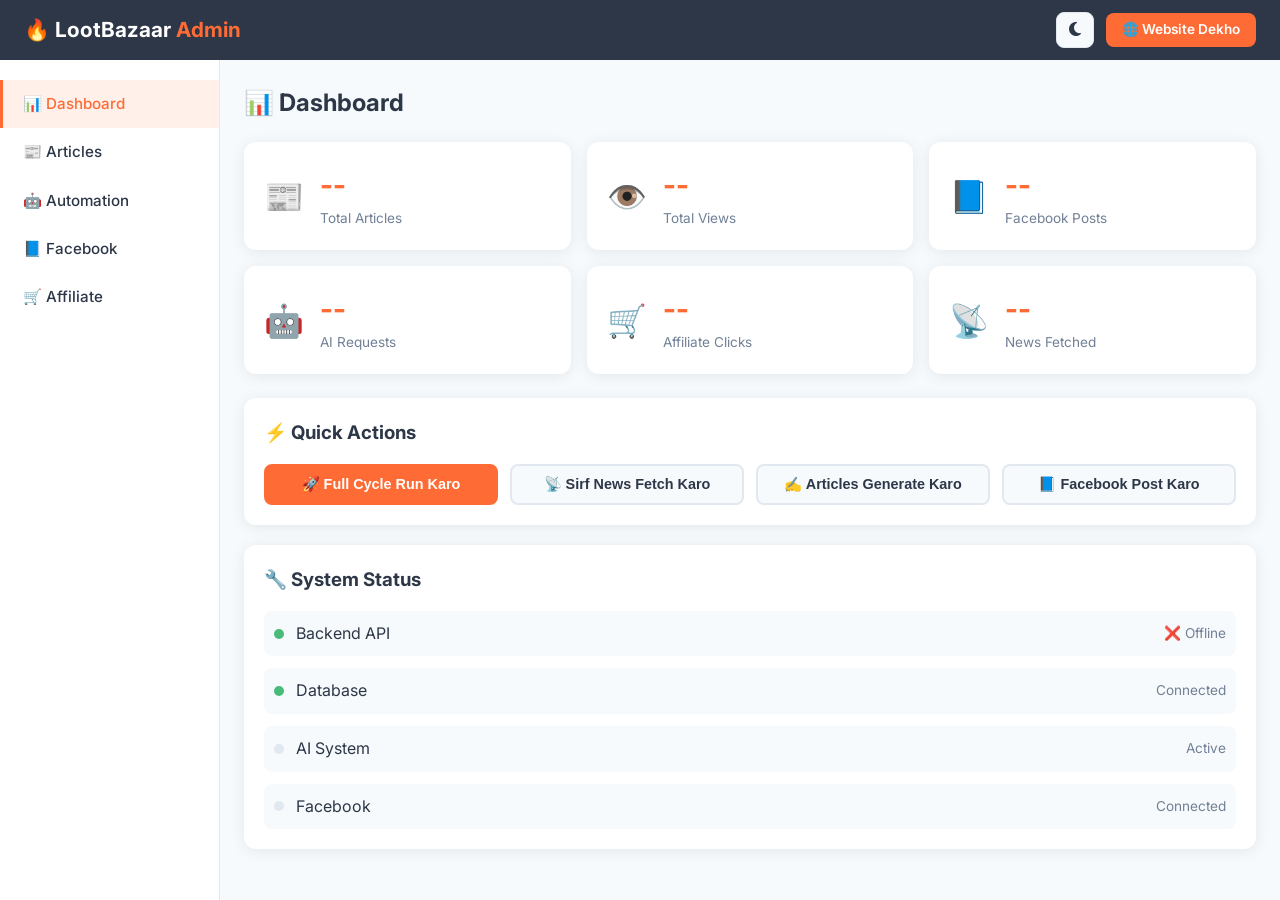
==== frontend/admin.html @ 24c1fbb3 "Create admin.html" ====
<!DOCTYPE html>
<html lang="hi">
<head>
    <meta charset="UTF-8">
    <meta name="viewport" content="width=device-width, initial-scale=1.0">
    <title>Admin Panel - LootBazaar News</title>
    <link rel="stylesheet" href="css/style.css">
    <link href="https://fonts.googleapis.com/css2?family=Inter:wght@400;500;600;700&display=swap" rel="stylesheet">
    <link rel="stylesheet" href="https://cdnjs.cloudflare.com/ajax/libs/font-awesome/6.5.0/css/all.min.css">
</head>
<body>

<!-- Admin Header -->
<header class="admin-header">
    <div class="admin-header-content">
        <div class="admin-logo">
            🔥 LootBazaar <span>Admin</span>
        </div>
        <div class="admin-actions">
            <button class="theme-toggle" id="themeToggle">
                <i class="fas fa-moon"></i>
            </button>
            <a href="index.html" class="back-btn">
                🌐 Website Dekho
            </a>
        </div>
    </div>
</header>

<div class="admin-layout">

    <!-- Sidebar -->
    <aside class="admin-sidebar">
        <nav class="admin-nav">
            <a href="#dashboard" 
               class="admin-nav-item active" 
               onclick="showSection('dashboard')">
                📊 Dashboard
            </a>
            <a href="#articles" 
               class="admin-nav-item" 
               onclick="showSection('articles')">
                📰 Articles
            </a>
            <a href="#automation" 
               class="admin-nav-item" 
               onclick="showSection('automation')">
                🤖 Automation
            </a>
            <a href="#facebook" 
               class="admin-nav-item" 
               onclick="showSection('facebook')">
                📘 Facebook
            </a>
            <a href="#affiliate" 
               class="admin-nav-item" 
               onclick="showSection('affiliate')">
                🛒 Affiliate
            </a>
        </nav>
    </aside>

    <!-- Main Content -->
    <main class="admin-main">

        <!-- Dashboard Section -->
        <section id="dashboard" class="admin-section active">
            <h2 class="section-title">📊 Dashboard</h2>

            <!-- Stats Grid -->
            <div class="stats-grid" id="statsGrid">
                <div class="stat-card loading">
                    <div class="stat-icon">📰</div>
                    <div class="stat-info">
                        <div class="stat-number" id="totalArticles">--</div>
                        <div class="stat-label">Total Articles</div>
                    </div>
                </div>
                <div class="stat-card loading">
                    <div class="stat-icon">👁️</div>
                    <div class="stat-info">
                        <div class="stat-number" id="totalViews">--</div>
                        <div class="stat-label">Total Views</div>
                    </div>
                </div>
                <div class="stat-card loading">
                    <div class="stat-icon">📘</div>
                    <div class="stat-info">
                        <div class="stat-number" id="fbPosts">--</div>
                        <div class="stat-label">Facebook Posts</div>
                    </div>
                </div>
                <div class="stat-card loading">
                    <div class="stat-icon">🤖</div>
                    <div class="stat-info">
                        <div class="stat-number" id="aiRequests">--</div>
                        <div class="stat-label">AI Requests</div>
                    </div>
                </div>
                <div class="stat-card loading">
                    <div class="stat-icon">🛒</div>
                    <div class="stat-info">
                        <div class="stat-number" id="affiliateClicks">--</div>
                        <div class="stat-label">Affiliate Clicks</div>
                    </div>
                </div>
                <div class="stat-card loading">
                    <div class="stat-icon">📡</div>
                    <div class="stat-info">
                        <div class="stat-number" id="rawNews">--</div>
                        <div class="stat-label">News Fetched</div>
                    </div>
                </div>
            </div>

            <!-- Quick Actions -->
            <div class="quick-actions">
                <h3>⚡ Quick Actions</h3>
                <div class="actions-grid">
                    <button class="action-btn primary" 
                            onclick="runFullAutomation()">
                        🚀 Full Cycle Run Karo
                    </button>
                    <button class="action-btn" 
                            onclick="fetchNewsOnly()">
                        📡 Sirf News Fetch Karo
                    </button>
                    <button class="action-btn" 
                            onclick="generateArticlesOnly()">
                        ✍️ Articles Generate Karo
                    </button>
                    <button class="action-btn" 
                            onclick="runFacebookOnly()">
                        📘 Facebook Post Karo
                    </button>
                </div>
            </div>

            <!-- System Status -->
            <div class="system-status">
                <h3>🔧 System Status</h3>
                <div class="status-grid">
                    <div class="status-item">
                        <span class="status-dot green"></span>
                        <span>Backend API</span>
                        <span class="status-value" id="apiStatus">
                            Checking...
                        </span>
                    </div>
                    <div class="status-item">
                        <span class="status-dot green"></span>
                        <span>Database</span>
                        <span class="status-value">Connected</span>
                    </div>
                    <div class="status-item">
                        <span class="status-dot" id="aiStatusDot"></span>
                        <span>AI System</span>
                        <span class="status-value">Active</span>
                    </div>
                    <div class="status-item">
                        <span class="status-dot" id="fbStatusDot"></span>
                        <span>Facebook</span>
                        <span class="status-value">Connected</span>
                    </div>
                </div>
            </div>
        </section>

        <!-- Articles Section -->
        <section id="articles" class="admin-section">
            <div class="section-header">
                <h2 class="section-title">📰 Articles</h2>
                <button class="action-btn primary" 
                        onclick="generateArticlesOnly()">
                    ✍️ Naya Article Generate Karo
                </button>
            </div>

            <div class="articles-table-wrap">
                <table class="articles-table">
                    <thead>
                        <tr>
                            <th>Title</th>
                            <th>Category</th>
                            <th>Words</th>
                            <th>Views</th>
                            <th>AI</th>
                            <th>Date</th>
                            <th>FB</th>
                        </tr>
                    </thead>
                    <tbody id="articlesTableBody">
                        <tr>
                            <td colspan="7" style="text-align:center;padding:40px">
                                Loading...
                            </td>
                        </tr>
                    </tbody>
                </table>
            </div>
            <div class="pagination" id="adminPagination"></div>
        </section>

        <!-- Automation Section -->
        <section id="automation" class="admin-section">
            <h2 class="section-title">🤖 Automation Control</h2>

            <div class="automation-grid">
                <div class="automation-card">
                    <h3>📡 News Fetcher</h3>
                    <p>RSS feeds se latest news fetch karo</p>
                    <div class="automation-stats">
                        <span id="newsFetchCount">0 news fetched today</span>
                    </div>
                    <button class="action-btn primary" 
                            onclick="fetchNewsOnly()">
                        ▶ Abhi Fetch Karo
                    </button>
                </div>

                <div class="automation-card">
                    <h3>✍️ Article Generator</h3>
                    <p>AI se articles generate karo</p>
                    <div class="automation-stats">
                        <label>Kitne articles?</label>
                        <select id="articleCount">
                            <option value="3">3 Articles</option>
                            <option value="5" selected>5 Articles</option>
                            <option value="10">10 Articles</option>
                        </select>
                    </div>
                    <button class="action-btn primary" 
                            onclick="generateArticlesOnly()">
                        ▶ Generate Karo
                    </button>
                </div>

                <div class="automation-card">
                    <h3>📘 Facebook Poster</h3>
                    <p>Articles aur news Facebook par post karo</p>
                    <div class="automation-stats">
                        <span id="fbPostCount">0 posts today</span>
                    </div>
                    <button class="action-btn primary" 
                            onclick="runFacebookOnly()">
                        ▶ Post Karo
                    </button>
                </div>

                <div class="automation-card full-width">
                    <h3>🚀 Full Automation Cycle</h3>
                    <p>
                        Ek click mein sab karo: 
                        News Fetch → Articles Generate → 
                        Images Attach → Affiliate Add → Facebook Post
                    </p>
                    <button class="action-btn primary large" 
                            onclick="runFullAutomation()">
                        🚀 Complete Cycle Run Karo
                    </button>
                </div>
            </div>

            <!-- Automation Log -->
            <div class="automation-log">
                <h3>📋 Latest Log</h3>
                <div class="log-container" id="automationLog">
                    <p class="log-empty">
                        Koi automation abhi nahi chali...
                    </p>
                </div>
            </div>
        </section>

        <!-- Facebook Section -->
        <section id="facebook" class="admin-section">
            <h2 class="section-title">📘 Facebook Posts</h2>

            <div class="fb-stats">
                <div class="fb-stat-card">
                    <div class="fb-stat-number" id="fbTotal">--</div>
                    <div>Total Posts</div>
                </div>
                <div class="fb-stat-card">
                    <div class="fb-stat-number" id="fbSuccess">--</div>
                    <div>Successful</div>
                </div>
                <div class="fb-stat-card">
                    <div class="fb-stat-number" id="fbFailed">--</div>
                    <div>Failed</div>
                </div>
            </div>

            <button class="action-btn primary" 
                    onclick="runFacebookOnly()"
                    style="margin-bottom:20px">
                📘 Abhi Post Karo
            </button>

            <div class="articles-table-wrap">
                <table class="articles-table">
                    <thead>
                        <tr>
                            <th>Content</th>
                            <th>Type</th>
                            <th>Status</th>
                            <th>Date</th>
                        </tr>
                    </thead>
                    <tbody id="fbTableBody">
                        <tr>
                            <td colspan="4" 
                                style="text-align:center;padding:40px">
                                Loading...
                            </td>
                        </tr>
                    </tbody>
                </table>
            </div>
        </section>

        <!-- Affiliate Section -->
        <section id="affiliate" class="admin-section">
            <h2 class="section-title">🛒 Affiliate Analytics</h2>

            <div class="affiliate-overview">
                <div class="affiliate-stat">
                    <div class="aff-number" id="totalClicks">--</div>
                    <div>Total Clicks</div>
                </div>
                <div class="affiliate-stat">
                    <div class="aff-number">sk200709-21</div>
                    <div>Associate Tag</div>
                </div>
                <div class="affiliate-stat">
                    <div class="aff-number" id="totalProducts">--</div>
                    <div>Products</div>
                </div>
            </div>

            <div class="affiliate-tip">
                <h3>💡 Tips for More Earnings</h3>
                <ul>
                    <li>Technology articles mein mobile/laptop links dalo</li>
                    <li>Sports articles mein cricket equipment dalo</li>
                    <li>Education articles mein books/kindle dalo</li>
                    <li>Traffic badhao = zyada clicks = zyada commission</li>
                </ul>
            </div>
        </section>

    </main>
</div>

<style>
/* Admin Layout */
.admin-header {
    background: var(--secondary);
    color: white;
    padding: 0 24px;
    height: 60px;
    display: flex;
    align-items: center;
    position: sticky;
    top: 0;
    z-index: 100;
}

.admin-header-content {
    display: flex;
    justify-content: space-between;
    align-items: center;
    width: 100%;
}

.admin-logo {
    font-size: 1.3rem;
    font-weight: 700;
    color: white;
}

.admin-logo span { color: var(--primary); }

.admin-actions {
    display: flex;
    gap: 12px;
    align-items: center;
}

.back-btn {
    background: var(--primary);
    color: white;
    padding: 6px 16px;
    border-radius: 8px;
    font-size: 0.85rem;
    font-weight: 600;
    transition: all 0.3s;
}

.back-btn:hover { background: var(--primary-dark); }

.admin-layout {
    display: grid;
    grid-template-columns: 220px 1fr;
    min-height: calc(100vh - 60px);
}

/* Admin Sidebar */
.admin-sidebar {
    background: var(--bg-card);
    border-right: 1px solid var(--border);
    padding: 20px 0;
}

.admin-nav {
    display: flex;
    flex-direction: column;
}

.admin-nav-item {
    padding: 12px 20px;
    font-size: 0.95rem;
    font-weight: 500;
    color: var(--text);
    transition: all 0.3s;
    border-left: 3px solid transparent;
}

.admin-nav-item:hover,
.admin-nav-item.active {
    background: rgba(255,107,53,0.1);
    color: var(--primary);
    border-left-color: var(--primary);
}

/* Admin Main */
.admin-main { padding: 24px; background: var(--bg); }

.admin-section { display: none; }
.admin-section.active { display: block; }

.section-title {
    font-size: 1.5rem;
    font-weight: 700;
    margin-bottom: 20px;
    color: var(--text);
}

.section-header {
    display: flex;
    justify-content: space-between;
    align-items: center;
    margin-bottom: 20px;
}

/* Stats Grid */
.stats-grid {
    display: grid;
    grid-template-columns: repeat(3, 1fr);
    gap: 16px;
    margin-bottom: 24px;
}

.stat-card {
    background: var(--bg-card);
    border-radius: 12px;
    padding: 20px;
    display: flex;
    gap: 16px;
    align-items: center;
    box-shadow: var(--shadow);
    transition: all 0.3s;
}

.stat-card:hover { transform: translateY(-2px); }

.stat-icon { font-size: 2rem; }

.stat-number {
    font-size: 1.8rem;
    font-weight: 700;
    color: var(--primary);
}

.stat-label {
    font-size: 0.85rem;
    color: var(--text-light);
}

/* Quick Actions */
.quick-actions {
    background: var(--bg-card);
    border-radius: 12px;
    padding: 20px;
    margin-bottom: 20px;
    box-shadow: var(--shadow);
}

.quick-actions h3 { margin-bottom: 16px; }

.actions-grid {
    display: grid;
    grid-template-columns: repeat(4, 1fr);
    gap: 12px;
}

.action-btn {
    background: var(--bg);
    border: 2px solid var(--border);
    border-radius: 8px;
    padding: 10px 16px;
    cursor: pointer;
    font-size: 0.9rem;
    font-weight: 600;
    color: var(--text);
    transition: all 0.3s;
}

.action-btn:hover { border-color: var(--primary); color: var(--primary); }
.action-btn.primary { background: var(--primary); color: white; border-color: var(--primary); }
.action-btn.primary:hover { background: var(--primary-dark); }
.action-btn.large { padding: 14px 24px; font-size: 1rem; width: 100%; }

/* System Status */
.system-status {
    background: var(--bg-card);
    border-radius: 12px;
    padding: 20px;
    box-shadow: var(--shadow);
}

.system-status h3 { margin-bottom: 16px; }

.status-grid { display: flex; flex-direction: column; gap: 12px; }

.status-item {
    display: flex;
    align-items: center;
    gap: 12px;
    padding: 10px;
    background: var(--bg);
    border-radius: 8px;
}

.status-dot {
    width: 10px;
    height: 10px;
    border-radius: 50%;
    background: var(--border);
}

.status-dot.green { background: #48bb78; }
.status-dot.red { background: #e53e3e; }
.status-value { margin-left: auto; color: var(--text-light); font-size: 0.85rem; }

/* Articles Table */
.articles-table-wrap { overflow-x: auto; }

.articles-table {
    width: 100%;
    border-collapse: collapse;
    background: var(--bg-card);
    border-radius: 12px;
    overflow: hidden;
    box-shadow: var(--shadow);
}

.articles-table th {
    background: var(--secondary);
    color: white;
    padding: 12px 16px;
    text-align: left;
    font-size: 0.85rem;
}

.articles-table td {
    padding: 12px 16px;
    border-bottom: 1px solid var(--border);
    font-size: 0.85rem;
}

.articles-table tr:hover td { background: var(--bg); }

.badge {
    padding: 3px 8px;
    border-radius: 10px;
    font-size: 0.75rem;
    font-weight: 600;
}

.badge-success { background: #c6f6d5; color: #276749; }
.badge-error { background: #fed7d7; color: #9b2c2c; }
.badge-pending { background: #fefcbf; color: #744210; }

/* Automation */
.automation-grid {
    display: grid;
    grid-template-columns: repeat(3, 1fr);
    gap: 16px;
    margin-bottom: 20px;
}

.automation-card {
    background: var(--bg-card);
    border-radius: 12px;
    padding: 20px;
    box-shadow: var(--shadow);
}

.automation-card.full-width { grid-column: 1 / -1; }

.automation-card h3 { margin-bottom: 8px; }
.automation-card p { color: var(--text-light); font-size: 0.9rem; margin-bottom: 16px; }

.automation-stats {
    margin-bottom: 16px;
    font-size: 0.85rem;
    color: var(--text-light);
    display: flex;
    align-items: center;
    gap: 8px;
}

.automation-stats select {
    padding: 4px 8px;
    border: 1px solid var(--border);
    border-radius: 6px;
    background: var(--bg);
    color: var(--text);
}

/* Automation Log */
.automation-log {
    background: var(--bg-card);
    border-radius: 12px;
    padding: 20px;
    box-shadow: var(--shadow);
}

.log-container {
    background: #1a202c;
    border-radius: 8px;
    padding: 16px;
    min-height: 150px;
    max-height: 300px;
    overflow-y: auto;
    font-family: monospace;
    font-size: 0.85rem;
    color: #68d391;
}

.log-empty { color: #718096; }
.log-info { color: #68d391; }
.log-error { color: #fc8181; }
.log-warn { color: #f6e05e; }

/* Facebook Stats */
.fb-stats {
    display: grid;
    grid-template-columns: repeat(3, 1fr);
    gap: 16px;
    margin-bottom: 20px;
}

.fb-stat-card {
    background: #1877f2;
    color: white;
    border-radius: 12px;
    padding: 20px;
    text-align: center;
}

.fb-stat-number {
    font-size: 2rem;
    font-weight: 700;
    margin-bottom: 4px;
}

/* Affiliate */
.affiliate-overview {
    display: grid;
    grid-template-columns: repeat(3, 1fr);
    gap: 16px;
    margin-bottom: 20px;
}

.affiliate-stat {
    background: var(--bg-card);
    border-radius: 12px;
    padding: 20px;
    text-align: center;
    box-shadow: var(--shadow);
}

.aff-number {
    font-size: 1.5rem;
    font-weight: 700;
    color: var(--primary);
    margin-bottom: 4px;
}

.affiliate-tip {
    background: var(--bg-card);
    border-radius: 12px;
    padding: 20px;
    box-shadow: var(--shadow);
}

.affiliate-tip h3 { margin-bottom: 12px; }
.affiliate-tip ul { padding-left: 20px; }
.affiliate-tip li { margin-bottom: 8px; color: var(--text-light); }

@media(max-width: 768px) {
    .admin-layout { grid-template-columns: 1fr; }
    .admin-sidebar { display: none; }
    .stats-grid { grid-template-columns: repeat(2, 1fr); }
    .actions-grid { grid-template-columns: repeat(2, 1fr); }
    .automation-grid { grid-template-columns: 1fr; }
}
</style>

<script src="js/config.js"></script>
<script>
// ========================================
// ADMIN PANEL JS
// ========================================

function showSection(name) {
    document.querySelectorAll('.admin-section')
        .forEach(s => s.classList.remove('active'));
    document.querySelectorAll('.admin-nav-item')
        .forEach(n => n.classList.remove('active'));

    document.getElementById(name)?.classList.add('active');
    event.target.classList.add('active');
}

// Load Stats
async function loadStats() {
    try {
        const response = await fetch(
            `${CONFIG.API_URL}/api/admin/stats`
        );
        const data = await response.json();

        if (data.success) {
            const s = data.stats;
            document.getElementById('totalArticles').textContent =
                formatNumber(s.total_articles);
            document.getElementById('totalViews').textContent =
                formatNumber(s.total_views || 0);
            document.getElementById('fbPosts').textContent =
                formatNumber(s.facebook_posts);
            document.getElementById('aiRequests').textContent =
                formatNumber(s.ai_requests);
            document.getElementById('affiliateClicks').textContent =
                formatNumber(s.affiliate_clicks || 0);
            document.getElementById('rawNews').textContent =
                formatNumber(s.raw_news_fetched);

            document.getElementById('fbTotal').textContent =
                s.facebook_posts;
            document.getElementById('fbSuccess').textContent =
                s.facebook_posts;
            document.getElementById('fbFailed').textContent = 0;
            document.getElementById('totalClicks').textContent =
                s.affiliate_clicks || 0;

            // Remove loading class
            document.querySelectorAll('.stat-card')
                .forEach(c => c.classList.remove('loading'));

            // Update API status
            document.getElementById('apiStatus').textContent = '✅ Online';
            document.getElementById('aiStatusDot').classList.add('green');
            document.getElementById('fbStatusDot').classList.add('green');
        }
    } catch (error) {
        addLog('❌ Stats load nahi ho sake: ' + error.message, 'error');
        document.getElementById('apiStatus').textContent = '❌ Offline';
    }
}

// Load Articles
async function loadArticles(page = 1) {
    try {
        const response = await fetch(
            `${CONFIG.API_URL}/api/articles?page=${page}&limit=15`
        );
        const data = await response.json();

        if (data.success) {
            const tbody = document.getElementById('articlesTableBody');
            tbody.innerHTML = data.articles.map(a => `
                <tr>
                    <td>
                        <a href="article.html?slug=${a.slug}"
                           target="_blank"
                           style="color:var(--primary)">
                            ${truncateText(a.title, 60)}
                        </a>
                    </td>
                    <td>${a.category_id || 'General'}</td>
                    <td>${a.word_count}</td>
                    <td>${formatNumber(a.views)}</td>
                    <td>
                        <span class="badge badge-success">AI</span>
                    </td>
                    <td>${formatDate(a.published_at)}</td>
                    <td>
                        <span class="badge badge-success">✅</span>
                    </td>
                </tr>
            `).join('');
        }
    } catch (error) {
        addLog('❌ Articles load error: ' + error.message, 'error');
    }
}

// Run Full Automation
async function runFullAutomation() {
    addLog('🚀 Full automation cycle shuru ho rahi hai...', 'info');

    try {
        const response = await fetch(
            `${CONFIG.API_URL}/api/automation/run`,
            { method: 'POST' }
        );
        const data = await response.json();

        if (data.success) {
            addLog('✅ Automation complete!', 'info');
            addLog(
                `📰 News: ${data.results.news_fetched}`, 
                'info'
            );
            addLog(
                `✍️ Articles: ${data.results.articles_generated}`, 
                'info'
            );
            showToast('Automation complete!', 'success');
            loadStats();
            loadArticles();
        }
    } catch (error) {
        addLog('❌ Automation error: ' + error.message, 'error');
        showToast('Error aaya!', 'error');
    }
}

// Fetch News Only
async function fetchNewsOnly() {
    addLog('📡 News fetch ho rahi hai...', 'info');
    try {
        const response = await fetch(
            `${CONFIG.API_URL}/api/automation/fetch-news`,
            { method: 'POST' }
        );
        const data = await response.json();
        if (data.success) {
            addLog(`✅ ${data.news_fetched} news fetch ho gayi!`, 'info');
            showToast(`${data.news_fetched} news fetch ho gayi!`, 'success');
        }
    } catch (error) {
        addLog('❌ News fetch error: ' + error.message, 'error');
    }
}

// Generate Articles Only
async function generateArticlesOnly() {
    const count = document.getElementById('articleCount')?.value || 5;
    addLog(`✍️ ${count} articles generate ho rahe hain...`, 'info');
    try {
        const response = await fetch(
            `${CONFIG.API_URL}/api/automation/generate-articles?count=${count}`,
            { method: 'POST' }
        );
        const data = await response.json();
        if (data.success) {
            addLog(
                `✅ ${data.articles_generated} articles generate ho gaye!`, 
                'info'
            );
            showToast(
                `${data.articles_generated} articles ready!`, 
                'success'
            );
            loadArticles();
        }
    } catch (error) {
        addLog('❌ Article generation error: ' + error.message, 'error');
    }
}

// Run Facebook Only
async function runFacebookOnly() {
    addLog('📘 Facebook posts ho rahi hain...', 'info');
    try {
        const response = await fetch(
            `${CONFIG.API_URL}/api/automation/facebook`,
            { method: 'POST' }
        );
        const data = await response.json();
        if (data.success) {
            addLog('✅ Facebook automation complete!', 'info');
            showToast('Facebook posts done!', 'success');
        }
    } catch (error) {
        addLog('❌ Facebook error: ' + error.message, 'error');
    }
}

// Add Log Entry
function addLog(message, type = 'info') {
    const container = document.getElementById('automationLog');
    if (!container) return;

    const empty = container.querySelector('.log-empty');
    if (empty) empty.remove();

    const time = new Date().toLocaleTimeString('hi-IN');
    const entry = document.createElement('div');
    entry.className = `log-${type}`;
    entry.textContent = `[${time}] ${message}`;
    container.appendChild(entry);
    container.scrollTop = container.scrollHeight;
}

// Init
document.addEventListener('DOMContentLoaded', () => {
    initTheme();
    loadStats();
    loadArticles();
});
</script>
</body>
</html>
---- frontend/css/style.css ----
/* ========================================
   ROOT VARIABLES
======================================== */
:root {
    --primary: #ff6b35;
    --primary-dark: #e55a2b;
    --secondary: #2d3748;
    --accent: #48bb78;
    --bg: #f7fafc;
    --bg-card: #ffffff;
    --text: #2d3748;
    --text-light: #718096;
    --border: #e2e8f0;
    --shadow: 0 2px 15px rgba(0,0,0,0.08);
    --shadow-hover: 0 8px 30px rgba(0,0,0,0.15);
    --radius: 12px;
    --transition: all 0.3s ease;
}

/* Dark Mode */
[data-theme="dark"] {
    --bg: #1a202c;
    --bg-card: #2d3748;
    --text: #f7fafc;
    --text-light: #a0aec0;
    --border: #4a5568;
    --shadow: 0 2px 15px rgba(0,0,0,0.3);
}

/* ========================================
   RESET & BASE
======================================== */
* {
    margin: 0;
    padding: 0;
    box-sizing: border-box;
}

body {
    font-family: 'Inter', 'Noto Sans Devanagari', sans-serif;
    background: var(--bg);
    color: var(--text);
    line-height: 1.6;
    transition: var(--transition);
}

a {
    text-decoration: none;
    color: inherit;
}

img {
    max-width: 100%;
    height: auto;
}

.container {
    max-width: 1200px;
    margin: 0 auto;
    padding: 0 16px;
}

/* ========================================
   HEADER
======================================== */
.header {
    background: var(--bg-card);
    box-shadow: var(--shadow);
    position: sticky;
    top: 0;
    z-index: 1000;
    border-bottom: 3px solid var(--primary);
}

.header-top {
    display: flex;
    justify-content: space-between;
    align-items: center;
    padding: 12px 0;
}

.logo a {
    display: flex;
    align-items: center;
    gap: 8px;
    font-size: 1.5rem;
    font-weight: 700;
}

.logo-icon {
    font-size: 1.8rem;
}

.logo-text span {
    color: var(--primary);
}

.header-actions {
    display: flex;
    gap: 12px;
    align-items: center;
}

.theme-toggle,
.menu-toggle {
    background: var(--bg);
    border: 1px solid var(--border);
    border-radius: 8px;
    padding: 8px 12px;
    cursor: pointer;
    color: var(--text);
    font-size: 1rem;
    transition: var(--transition);
}

.theme-toggle:hover,
.menu-toggle:hover {
    background: var(--primary);
    color: white;
    border-color: var(--primary);
}

/* Search Bar */
.search-bar {
    display: flex;
    gap: 8px;
    padding: 10px 0;
}

.search-bar input {
    flex: 1;
    padding: 10px 16px;
    border: 2px solid var(--border);
    border-radius: 25px;
    background: var(--bg);
    color: var(--text);
    font-size: 0.95rem;
    outline: none;
    transition: var(--transition);
}

.search-bar input:focus {
    border-color: var(--primary);
}

.search-bar button {
    background: var(--primary);
    color: white;
    border: none;
    border-radius: 25px;
    padding: 10px 20px;
    cursor: pointer;
    transition: var(--transition);
}

.search-bar button:hover {
    background: var(--primary-dark);
}

/* Navbar */
.navbar ul {
    display: flex;
    list-style: none;
    gap: 4px;
    padding: 8px 0;
    overflow-x: auto;
    scrollbar-width: none;
}

.navbar ul::-webkit-scrollbar {
    display: none;
}

.navbar a {
    display: block;
    padding: 8px 14px;
    border-radius: 20px;
    font-size: 0.9rem;
    font-weight: 500;
    white-space: nowrap;
    transition: var(--transition);
    color: var(--text);
}

.navbar a:hover,
.navbar a.active {
    background: var(--primary);
    color: white;
}

/* ========================================
   BREAKING NEWS TICKER
======================================== */
.breaking-news {
    background: var(--primary);
    color: white;
    padding: 8px 0;
    overflow: hidden;
}

.breaking-news .container {
    display: flex;
    align-items: center;
    gap: 16px;
}

.breaking-label {
    font-weight: 700;
    font-size: 0.85rem;
    white-space: nowrap;
    background: white;
    color: var(--primary);
    padding: 3px 10px;
    border-radius: 12px;
}

.ticker-wrap {
    flex: 1;
    overflow: hidden;
}

.ticker {
    white-space: nowrap;
    animation: ticker 30s linear infinite;
    font-size: 0.9rem;
}

@keyframes ticker {
    0% { transform: translateX(100%); }
    100% { transform: translateX(-100%); }
}

/* ========================================
   MAIN CONTENT
======================================== */
.main-content {
    padding: 24px 0;
}

.content-grid {
    display: grid;
    grid-template-columns: 1fr 320px;
    gap: 24px;
}

/* ========================================
   FEATURED ARTICLE
======================================== */
.featured-article {
    margin-bottom: 24px;
    border-radius: var(--radius);
    overflow: hidden;
    box-shadow: var(--shadow);
}

.featured-card {
    position: relative;
    height: 400px;
    background: var(--secondary);
}

.featured-card img {
    width: 100%;
    height: 100%;
    object-fit: cover;
}

.featured-overlay {
    position: absolute;
    bottom: 0;
    left: 0;
    right: 0;
    background: linear-gradient(transparent, rgba(0,0,0,0.9));
    padding: 32px 24px 24px;
    color: white;
}

.featured-category {
    background: var(--primary);
    color: white;
    padding: 4px 12px;
    border-radius: 12px;
    font-size: 0.8rem;
    font-weight: 600;
    display: inline-block;
    margin-bottom: 8px;
}

.featured-title {
    font-size: 1.5rem;
    font-weight: 700;
    margin-bottom: 8px;
    line-height: 1.3;
}

.featured-meta {
    font-size: 0.85rem;
    opacity: 0.8;
}

/* ========================================
   CATEGORY FILTER
======================================== */
.category-filter {
    display: flex;
    gap: 8px;
    margin-bottom: 20px;
    overflow-x: auto;
    scrollbar-width: none;
    padding-bottom: 4px;
}

.filter-btn {
    background: var(--bg-card);
    border: 2px solid var(--border);
    border-radius: 20px;
    padding: 8px 16px;
    cursor: pointer;
    font-size: 0.85rem;
    font-weight: 500;
    white-space: nowrap;
    color: var(--text);
    transition: var(--transition);
}

.filter-btn:hover,
.filter-btn.active {
    background: var(--primary);
    color: white;
    border-color: var(--primary);
}

/* ========================================
   ARTICLES GRID
======================================== */
.articles-grid {
    display: grid;
    grid-template-columns: repeat(2, 1fr);
    gap: 20px;
}

.article-card {
    background: var(--bg-card);
    border-radius: var(--radius);
    overflow: hidden;
    box-shadow: var(--shadow);
    transition: var(--transition);
    cursor: pointer;
}

.article-card:hover {
    transform: translateY(-4px);
    box-shadow: var(--shadow-hover);
}

.article-card-image {
    width: 100%;
    height: 180px;
    object-fit: cover;
    background: var(--border);
}

.article-card-content {
    padding: 16px;
}

.article-category-tag {
    background: var(--primary);
    color: white;
    padding: 3px 10px;
    border-radius: 10px;
    font-size: 0.75rem;
    font-weight: 600;
    display: inline-block;
    margin-bottom: 8px;
}

.article-card-title {
    font-size: 1rem;
    font-weight: 600;
    line-height: 1.4;
    margin-bottom: 8px;
    color: var(--text);
    display: -webkit-box;
    -webkit-line-clamp: 2;
    -webkit-box-orient: vertical;
    overflow: hidden;
}

.article-card-summary {
    font-size: 0.85rem;
    color: var(--text-light);
    display: -webkit-box;
    -webkit-line-clamp: 2;
    -webkit-box-orient: vertical;
    overflow: hidden;
    margin-bottom: 12px;
}

.article-card-meta {
    display: flex;
    justify-content: space-between;
    align-items: center;
    font-size: 0.8rem;
    color: var(--text-light);
}

.article-views {
    display: flex;
    align-items: center;
    gap: 4px;
}

/* ========================================
   PAGINATION
======================================== */
.pagination {
    display: flex;
    justify-content: center;
    gap: 8px;
    margin-top: 32px;
    flex-wrap: wrap;
}

.page-btn {
    background: var(--bg-card);
    border: 2px solid var(--border);
    border-radius: 8px;
    padding: 8px 14px;
    cursor: pointer;
    font-size: 0.9rem;
    color: var(--text);
    transition: var(--transition);
}

.page-btn:hover,
.page-btn.active {
    background: var(--primary);
    color: white;
    border-color: var(--primary);
}

/* ========================================
   SIDEBAR
======================================== */
.sidebar-widget {
    background: var(--bg-card);
    border-radius: var(--radius);
    padding: 20px;
    margin-bottom: 20px;
    box-shadow: var(--shadow);
}

.widget-title {
    font-size: 1.1rem;
    font-weight: 700;
    margin-bottom: 16px;
    padding-bottom: 10px;
    border-bottom: 2px solid var(--primary);
    color: var(--text);
}

/* Trending Posts */
.trending-item {
    display: flex;
    gap: 12px;
    padding: 12px 0;
    border-bottom: 1px solid var(--border);
    cursor: pointer;
    transition: var(--transition);
}

.trending-item:last-child {
    border-bottom: none;
}

.trending-item:hover {
    opacity: 0.8;
}

.trending-number {
    font-size: 1.5rem;
    font-weight: 700;
    color: var(--primary);
    min-width: 32px;
}

.trending-title {
    font-size: 0.9rem;
    font-weight: 500;
    line-height: 1.4;
    display: -webkit-box;
    -webkit-line-clamp: 2;
    -webkit-box-orient: vertical;
    overflow: hidden;
}

/* Categories Widget */
.category-item {
    display: flex;
    justify-content: space-between;
    align-items: center;
    padding: 10px 0;
    border-bottom: 1px solid var(--border);
    cursor: pointer;
    transition: var(--transition);
}

.category-item:last-child {
    border-bottom: none;
}

.category-item:hover {
    color: var(--primary);
}

.category-count {
    background: var(--bg);
    padding: 2px 8px;
    border-radius: 10px;
    font-size: 0.8rem;
    color: var(--text-light);
}

/* Affiliate Widget */
.deal-item {
    padding: 12px 0;
    border-bottom: 1px solid var(--border);
}

.deal-item:last-child {
    border-bottom: none;
}

.deal-image {
    width: 100%;
    height: 120px;
    object-fit: cover;
    border-radius: 8px;
    margin-bottom: 8px;
}

.deal-name {
    font-size: 0.9rem;
    font-weight: 600;
    margin-bottom: 6px;
    display: -webkit-box;
    -webkit-line-clamp: 2;
    -webkit-box-orient: vertical;
    overflow: hidden;
}

.deal-price {
    color: var(--primary);
    font-weight: 700;
    font-size: 1rem;
    margin-bottom: 8px;
}

.deal-btn {
    display: block;
    background: var(--primary);
    color: white;
    text-align: center;
    padding: 8px;
    border-radius: 8px;
    font-size: 0.85rem;
    font-weight: 600;
    transition: var(--transition);
}

.deal-btn:hover {
    background: var(--primary-dark);
}

/* ========================================
   SKELETON LOADER
======================================== */
.skeleton-loader {
    background: linear-gradient(
        90deg,
        var(--border) 25%,
        var(--bg) 50%,
        var(--border) 75%
    );
    background-size: 200% 100%;
    animation: skeleton 1.5s infinite;
    border-radius: var(--radius);
    height: 400px;
}

@keyframes skeleton {
    0% { background-position: 200% 0; }
    100% { background-position: -200% 0; }
}

/* ========================================
   FOOTER
======================================== */
.footer {
    background: var(--secondary);
    color: #e2e8f0;
    padding: 40px 0 20px;
    margin-top: 48px;
}

.footer-grid {
    display: grid;
    grid-template-columns: 2fr 1fr 1fr;
    gap: 32px;
    margin-bottom: 32px;
}

.footer h3 {
    font-size: 1.2rem;
    margin-bottom: 12px;
    color: white;
}

.footer h4 {
    font-size: 1rem;
    margin-bottom: 12px;
    color: white;
}

.footer p {
    font-size: 0.9rem;
    color: #a0aec0;
    line-height: 1.6;
}

.footer ul {
    list-style: none;
}

.footer ul li {
    margin-bottom: 8px;
}

.footer ul a {
    color: #a0aec0;
    font-size: 0.9rem;
    transition: var(--transition);
}

.footer ul a:hover {
    color: var(--primary);
}

.footer-bottom {
    border-top: 1px solid #4a5568;
    padding-top: 20px;
    text-align: center;
}

.affiliate-disclaimer {
    font-size: 0.8rem;
    color: #718096;
    margin-top: 8px;
}

/* ========================================
   RESPONSIVE
======================================== */
@media (max-width: 768px) {
    .content-grid {
        grid-template-columns: 1fr;
    }

    .articles-grid {
        grid-template-columns: 1fr;
    }

    .footer-grid {
        grid-template-columns: 1fr;
        gap: 24px;
    }

    .featured-card {
        height: 280px;
    }

    .featured-title {
        font-size: 1.2rem;
    }

    .menu-toggle {
        display: block;
    }

    .navbar {
        display: none;
    }

    .navbar.open {
        display: block;
    }
}

@media (max-width: 480px) {
    .logo-text {
        font-size: 1.2rem;
    }

    .articles-grid {
        grid-template-columns: 1fr;
    }
}
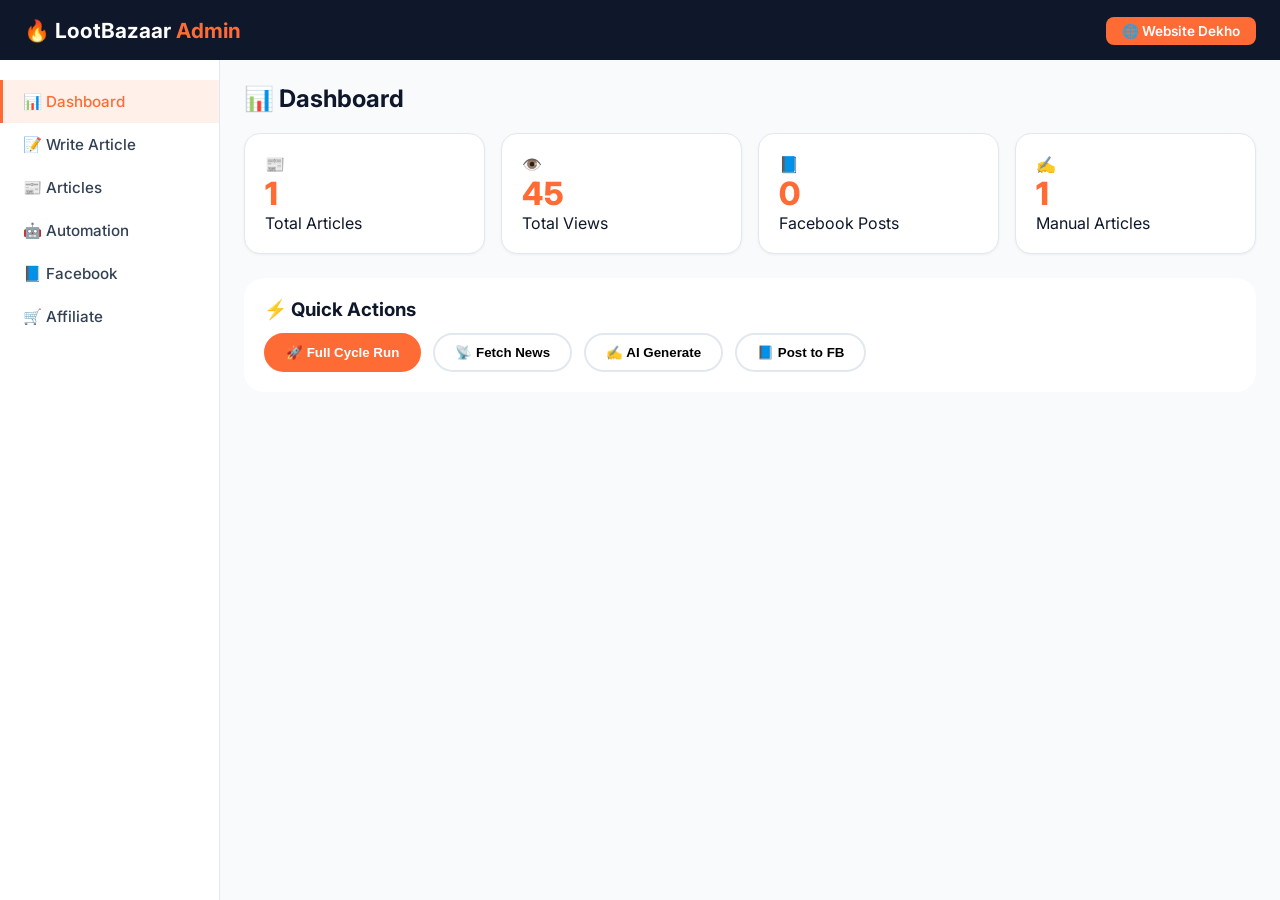
==== commit def633aa: "Update admin.html" ====
--- a/frontend/admin.html
+++ b/frontend/admin.html
@@ -3,936 +3,536 @@
 <head>
     <meta charset="UTF-8">
     <meta name="viewport" content="width=device-width, initial-scale=1.0">
-    <title>Admin Panel - LootBazaar News</title>
-    <link rel="stylesheet" href="css/style.css">
+    <title>LootBazaar Admin - Manual Article + Photos</title>
     <link href="https://fonts.googleapis.com/css2?family=Inter:wght@400;500;600;700&display=swap" rel="stylesheet">
     <link rel="stylesheet" href="https://cdnjs.cloudflare.com/ajax/libs/font-awesome/6.5.0/css/all.min.css">
+    <style>
+        * {
+            margin: 0;
+            padding: 0;
+            box-sizing: border-box;
+        }
+        body {
+            font-family: 'Inter', sans-serif;
+            background: #f1f5f9;
+            color: #0f172a;
+        }
+        /* Admin Header */
+        .admin-header {
+            background: #0f172a;
+            color: white;
+            padding: 0 24px;
+            height: 60px;
+            display: flex;
+            align-items: center;
+            position: sticky;
+            top: 0;
+            z-index: 100;
+        }
+        .admin-header-content {
+            display: flex;
+            justify-content: space-between;
+            align-items: center;
+            width: 100%;
+        }
+        .admin-logo {
+            font-size: 1.3rem;
+            font-weight: 700;
+        }
+        .admin-logo span { color: #ff6b35; }
+        .back-btn {
+            background: #ff6b35;
+            color: white;
+            padding: 6px 16px;
+            border-radius: 8px;
+            font-size: 0.85rem;
+            font-weight: 600;
+            text-decoration: none;
+        }
+        .admin-layout {
+            display: grid;
+            grid-template-columns: 220px 1fr;
+            min-height: calc(100vh - 60px);
+        }
+        /* Sidebar */
+        .admin-sidebar {
+            background: white;
+            border-right: 1px solid #e2e8f0;
+            padding: 20px 0;
+        }
+        .admin-nav {
+            display: flex;
+            flex-direction: column;
+        }
+        .admin-nav-item {
+            padding: 12px 20px;
+            font-size: 0.95rem;
+            font-weight: 500;
+            color: #334155;
+            cursor: pointer;
+            transition: all 0.3s;
+            border-left: 3px solid transparent;
+        }
+        .admin-nav-item:hover, .admin-nav-item.active {
+            background: rgba(255,107,53,0.1);
+            color: #ff6b35;
+            border-left-color: #ff6b35;
+        }
+        /* Main */
+        .admin-main {
+            padding: 24px;
+            background: #f8fafc;
+        }
+        .admin-section {
+            display: none;
+        }
+        .admin-section.active {
+            display: block;
+        }
+        .section-title {
+            font-size: 1.5rem;
+            font-weight: 700;
+            margin-bottom: 20px;
+        }
+        /* Cards */
+        .stats-grid, .automation-grid, .fb-stats, .affiliate-overview {
+            display: grid;
+            grid-template-columns: repeat(auto-fit, minmax(240px, 1fr));
+            gap: 16px;
+            margin-bottom: 24px;
+        }
+        .stat-card, .automation-card, .fb-stat-card, .affiliate-stat {
+            background: white;
+            border-radius: 16px;
+            padding: 20px;
+            box-shadow: 0 1px 3px rgba(0,0,0,0.05);
+            border: 1px solid #e2e8f0;
+        }
+        .stat-number {
+            font-size: 2rem;
+            font-weight: 800;
+            color: #ff6b35;
+        }
+        .action-btn {
+            background: white;
+            border: 2px solid #e2e8f0;
+            border-radius: 40px;
+            padding: 10px 20px;
+            cursor: pointer;
+            font-weight: 600;
+            transition: all 0.2s;
+        }
+        .action-btn.primary {
+            background: #ff6b35;
+            color: white;
+            border-color: #ff6b35;
+        }
+        .action-btn.primary:hover {
+            background: #e55a2b;
+        }
+        /* Article Table */
+        .articles-table-wrap {
+            overflow-x: auto;
+        }
+        .articles-table {
+            width: 100%;
+            border-collapse: collapse;
+            background: white;
+            border-radius: 16px;
+        }
+        .articles-table th, .articles-table td {
+            padding: 12px 16px;
+            text-align: left;
+            border-bottom: 1px solid #e2e8f0;
+        }
+        .badge {
+            padding: 4px 10px;
+            border-radius: 30px;
+            font-size: 0.7rem;
+            font-weight: 600;
+        }
+        .badge-manual { background: #dbeafe; color: #1e40af; }
+        .badge-ai { background: #fef3c7; color: #92400e; }
+        /* Write Article Form */
+        .write-form {
+            background: white;
+            border-radius: 24px;
+            padding: 24px;
+            margin-bottom: 24px;
+            border: 1px solid #e2e8f0;
+        }
+        .form-group {
+            margin-bottom: 20px;
+        }
+        .form-group label {
+            display: block;
+            font-weight: 600;
+            margin-bottom: 8px;
+        }
+        .form-group input, .form-group select {
+            width: 100%;
+            padding: 12px;
+            border: 1px solid #cbd5e1;
+            border-radius: 12px;
+            font-size: 1rem;
+        }
+        .editor-toolbar {
+            display: flex;
+            gap: 10px;
+            margin-bottom: 10px;
+        }
+        .editor-content {
+            border: 1px solid #cbd5e1;
+            border-radius: 12px;
+            padding: 16px;
+            min-height: 300px;
+            background: white;
+            overflow-y: auto;
+            line-height: 1.5;
+        }
+        .editor-content img {
+            max-width: 100%;
+            border-radius: 12px;
+            margin: 10px 0;
+        }
+        .image-upload-btn {
+            background: #f1f5f9;
+            border: none;
+            padding: 8px 16px;
+            border-radius: 30px;
+            cursor: pointer;
+        }
+        .log-container {
+            background: #0f172a;
+            color: #4ade80;
+            padding: 16px;
+            border-radius: 16px;
+            font-family: monospace;
+            max-height: 200px;
+            overflow-y: auto;
+        }
+        @media (max-width: 768px) {
+            .admin-layout { grid-template-columns: 1fr; }
+            .admin-sidebar { display: none; }
+        }
+    </style>
 </head>
 <body>
 
-<!-- Admin Header -->
 <header class="admin-header">
     <div class="admin-header-content">
-        <div class="admin-logo">
-            🔥 LootBazaar <span>Admin</span>
-        </div>
+        <div class="admin-logo">🔥 LootBazaar <span>Admin</span></div>
         <div class="admin-actions">
-            <button class="theme-toggle" id="themeToggle">
-                <i class="fas fa-moon"></i>
-            </button>
-            <a href="index.html" class="back-btn">
-                🌐 Website Dekho
-            </a>
+            <a href="#" class="back-btn" onclick="alert('Frontend demo - all data saved locally')">🌐 Website Dekho</a>
         </div>
     </div>
 </header>
 
 <div class="admin-layout">
-
-    <!-- Sidebar -->
     <aside class="admin-sidebar">
         <nav class="admin-nav">
-            <a href="#dashboard" 
-               class="admin-nav-item active" 
-               onclick="showSection('dashboard')">
-                📊 Dashboard
-            </a>
-            <a href="#articles" 
-               class="admin-nav-item" 
-               onclick="showSection('articles')">
-                📰 Articles
-            </a>
-            <a href="#automation" 
-               class="admin-nav-item" 
-               onclick="showSection('automation')">
-                🤖 Automation
-            </a>
-            <a href="#facebook" 
-               class="admin-nav-item" 
-               onclick="showSection('facebook')">
-                📘 Facebook
-            </a>
-            <a href="#affiliate" 
-               class="admin-nav-item" 
-               onclick="showSection('affiliate')">
-                🛒 Affiliate
-            </a>
+            <a class="admin-nav-item active" onclick="showSection('dashboard')">📊 Dashboard</a>
+            <a class="admin-nav-item" onclick="showSection('writeArticle')">📝 Write Article</a>
+            <a class="admin-nav-item" onclick="showSection('articles')">📰 Articles</a>
+            <a class="admin-nav-item" onclick="showSection('automation')">🤖 Automation</a>
+            <a class="admin-nav-item" onclick="showSection('facebook')">📘 Facebook</a>
+            <a class="admin-nav-item" onclick="showSection('affiliate')">🛒 Affiliate</a>
         </nav>
     </aside>
 
-    <!-- Main Content -->
     <main class="admin-main">
-
         <!-- Dashboard Section -->
         <section id="dashboard" class="admin-section active">
             <h2 class="section-title">📊 Dashboard</h2>
-
-            <!-- Stats Grid -->
             <div class="stats-grid" id="statsGrid">
-                <div class="stat-card loading">
-                    <div class="stat-icon">📰</div>
-                    <div class="stat-info">
-                        <div class="stat-number" id="totalArticles">--</div>
-                        <div class="stat-label">Total Articles</div>
+                <div class="stat-card"><div class="stat-icon">📰</div><div class="stat-number" id="totalArticles">0</div><div>Total Articles</div></div>
+                <div class="stat-card"><div class="stat-icon">👁️</div><div class="stat-number" id="totalViews">0</div><div>Total Views</div></div>
+                <div class="stat-card"><div class="stat-icon">📘</div><div class="stat-number" id="fbPosts">0</div><div>Facebook Posts</div></div>
+                <div class="stat-card"><div class="stat-icon">✍️</div><div class="stat-number" id="manualArticles">0</div><div>Manual Articles</div></div>
+            </div>
+            <div class="quick-actions" style="background:white; border-radius:20px; padding:20px">
+                <h3>⚡ Quick Actions</h3>
+                <div style="display:flex; gap:12px; flex-wrap:wrap; margin-top:12px">
+                    <button class="action-btn primary" onclick="runFullAutomation()">🚀 Full Cycle Run</button>
+                    <button class="action-btn" onclick="fetchNewsOnly()">📡 Fetch News</button>
+                    <button class="action-btn" onclick="generateArticlesOnly()">✍️ AI Generate</button>
+                    <button class="action-btn" onclick="runFacebookOnly()">📘 Post to FB</button>
+                </div>
+            </div>
+        </section>
+
+        <!-- WRITE ARTICLE SECTION (New) -->
+        <section id="writeArticle" class="admin-section">
+            <h2 class="section-title">📝 Manually Write Article with Photos</h2>
+            <div class="write-form">
+                <div class="form-group">
+                    <label>📌 Article Title</label>
+                    <input type="text" id="manualTitle" placeholder="Enter catchy title...">
+                </div>
+                <div class="form-group">
+                    <label>🏷️ Category</label>
+                    <select id="manualCategory">
+                        <option>Technology</option><option>Sports</option><option>Education</option><option>Gaming</option><option>Lifestyle</option>
+                    </select>
+                </div>
+                <div class="form-group">
+                    <label>🖼️ Content (with images)</label>
+                    <div class="editor-toolbar">
+                        <button type="button" class="image-upload-btn" onclick="insertImage()"><i class="fas fa-image"></i> 📷 Insert Image</button>
+                        <span style="font-size:12px; color:gray;">Click inside content, then insert image</span>
+                    </div>
+                    <div id="articleContentEditor" class="editor-content" contenteditable="true">
+                        Write your article here... You can paste images or click "Insert Image".
                     </div>
                 </div>
-                <div class="stat-card loading">
-                    <div class="stat-icon">👁️</div>
-                    <div class="stat-info">
-                        <div class="stat-number" id="totalViews">--</div>
-                        <div class="stat-label">Total Views</div>
-                    </div>
-                </div>
-                <div class="stat-card loading">
-                    <div class="stat-icon">📘</div>
-                    <div class="stat-info">
-                        <div class="stat-number" id="fbPosts">--</div>
-                        <div class="stat-label">Facebook Posts</div>
-                    </div>
-                </div>
-                <div class="stat-card loading">
-                    <div class="stat-icon">🤖</div>
-                    <div class="stat-info">
-                        <div class="stat-number" id="aiRequests">--</div>
-                        <div class="stat-label">AI Requests</div>
-                    </div>
-                </div>
-                <div class="stat-card loading">
-                    <div class="stat-icon">🛒</div>
-                    <div class="stat-info">
-                        <div class="stat-number" id="affiliateClicks">--</div>
-                        <div class="stat-label">Affiliate Clicks</div>
-                    </div>
-                </div>
-                <div class="stat-card loading">
-                    <div class="stat-icon">📡</div>
-                    <div class="stat-info">
-                        <div class="stat-number" id="rawNews">--</div>
-                        <div class="stat-label">News Fetched</div>
-                    </div>
-                </div>
-            </div>
-
-            <!-- Quick Actions -->
-            <div class="quick-actions">
-                <h3>⚡ Quick Actions</h3>
-                <div class="actions-grid">
-                    <button class="action-btn primary" 
-                            onclick="runFullAutomation()">
-                        🚀 Full Cycle Run Karo
-                    </button>
-                    <button class="action-btn" 
-                            onclick="fetchNewsOnly()">
-                        📡 Sirf News Fetch Karo
-                    </button>
-                    <button class="action-btn" 
-                            onclick="generateArticlesOnly()">
-                        ✍️ Articles Generate Karo
-                    </button>
-                    <button class="action-btn" 
-                            onclick="runFacebookOnly()">
-                        📘 Facebook Post Karo
-                    </button>
-                </div>
-            </div>
-
-            <!-- System Status -->
-            <div class="system-status">
-                <h3>🔧 System Status</h3>
-                <div class="status-grid">
-                    <div class="status-item">
-                        <span class="status-dot green"></span>
-                        <span>Backend API</span>
-                        <span class="status-value" id="apiStatus">
-                            Checking...
-                        </span>
-                    </div>
-                    <div class="status-item">
-                        <span class="status-dot green"></span>
-                        <span>Database</span>
-                        <span class="status-value">Connected</span>
-                    </div>
-                    <div class="status-item">
-                        <span class="status-dot" id="aiStatusDot"></span>
-                        <span>AI System</span>
-                        <span class="status-value">Active</span>
-                    </div>
-                    <div class="status-item">
-                        <span class="status-dot" id="fbStatusDot"></span>
-                        <span>Facebook</span>
-                        <span class="status-value">Connected</span>
-                    </div>
-                </div>
+                <button class="action-btn primary" onclick="saveManualArticle()" style="margin-top:10px">💾 Save Article</button>
+            </div>
+            <div style="background:#eef2ff; border-radius:16px; padding:16px">
+                <i class="fas fa-info-circle"></i> <strong>Tip:</strong> Click "Insert Image" → upload JPG/PNG → image appears at cursor position. All images saved inside article.
             </div>
         </section>
 
-        <!-- Articles Section -->
+        <!-- Articles Section (shows both AI + Manual) -->
         <section id="articles" class="admin-section">
-            <div class="section-header">
-                <h2 class="section-title">📰 Articles</h2>
-                <button class="action-btn primary" 
-                        onclick="generateArticlesOnly()">
-                    ✍️ Naya Article Generate Karo
-                </button>
-            </div>
-
+            <div class="section-header" style="display:flex; justify-content:space-between">
+                <h2 class="section-title">📰 All Articles</h2>
+                <button class="action-btn primary" onclick="generateArticlesOnly()">🤖 AI Generate</button>
+            </div>
             <div class="articles-table-wrap">
                 <table class="articles-table">
-                    <thead>
-                        <tr>
-                            <th>Title</th>
-                            <th>Category</th>
-                            <th>Words</th>
-                            <th>Views</th>
-                            <th>AI</th>
-                            <th>Date</th>
-                            <th>FB</th>
-                        </tr>
-                    </thead>
-                    <tbody id="articlesTableBody">
-                        <tr>
-                            <td colspan="7" style="text-align:center;padding:40px">
-                                Loading...
-                            </td>
-                        </tr>
-                    </tbody>
+                    <thead><tr><th>Title</th><th>Category</th><th>Type</th><th>Views</th><th>FB Post</th><th>Action</th></tr></thead>
+                    <tbody id="articlesTableBody"><tr><td colspan="6" style="padding:40px;text-align:center">Loading...</td></tr></tbody>
                 </table>
             </div>
-            <div class="pagination" id="adminPagination"></div>
         </section>
 
-        <!-- Automation Section -->
+        <!-- Automation Section (same as before, but using local storage) -->
         <section id="automation" class="admin-section">
             <h2 class="section-title">🤖 Automation Control</h2>
-
             <div class="automation-grid">
-                <div class="automation-card">
-                    <h3>📡 News Fetcher</h3>
-                    <p>RSS feeds se latest news fetch karo</p>
-                    <div class="automation-stats">
-                        <span id="newsFetchCount">0 news fetched today</span>
-                    </div>
-                    <button class="action-btn primary" 
-                            onclick="fetchNewsOnly()">
-                        ▶ Abhi Fetch Karo
-                    </button>
-                </div>
-
-                <div class="automation-card">
-                    <h3>✍️ Article Generator</h3>
-                    <p>AI se articles generate karo</p>
-                    <div class="automation-stats">
-                        <label>Kitne articles?</label>
-                        <select id="articleCount">
-                            <option value="3">3 Articles</option>
-                            <option value="5" selected>5 Articles</option>
-                            <option value="10">10 Articles</option>
-                        </select>
-                    </div>
-                    <button class="action-btn primary" 
-                            onclick="generateArticlesOnly()">
-                        ▶ Generate Karo
-                    </button>
-                </div>
-
-                <div class="automation-card">
-                    <h3>📘 Facebook Poster</h3>
-                    <p>Articles aur news Facebook par post karo</p>
-                    <div class="automation-stats">
-                        <span id="fbPostCount">0 posts today</span>
-                    </div>
-                    <button class="action-btn primary" 
-                            onclick="runFacebookOnly()">
-                        ▶ Post Karo
-                    </button>
-                </div>
-
-                <div class="automation-card full-width">
-                    <h3>🚀 Full Automation Cycle</h3>
-                    <p>
-                        Ek click mein sab karo: 
-                        News Fetch → Articles Generate → 
-                        Images Attach → Affiliate Add → Facebook Post
-                    </p>
-                    <button class="action-btn primary large" 
-                            onclick="runFullAutomation()">
-                        🚀 Complete Cycle Run Karo
-                    </button>
-                </div>
-            </div>
-
-            <!-- Automation Log -->
-            <div class="automation-log">
-                <h3>📋 Latest Log</h3>
-                <div class="log-container" id="automationLog">
-                    <p class="log-empty">
-                        Koi automation abhi nahi chali...
-                    </p>
-                </div>
-            </div>
+                <div class="automation-card"><h3>📡 News Fetcher</h3><p>RSS feeds se latest news fetch karo</p><div><span id="newsFetchCount">0 fetched</span></div><button class="action-btn primary" onclick="fetchNewsOnly()">Abhi Fetch Karo</button></div>
+                <div class="automation-card"><h3>✍️ Article Generator</h3><p>AI se articles generate karo</p><div><select id="articleCount"><option value="3">3</option><option value="5" selected>5</option><option value="10">10</option></select> articles</div><button class="action-btn primary" onclick="generateArticlesOnly()">Generate Karo</button></div>
+                <div class="automation-card"><h3>📘 Facebook Poster</h3><p>Articles aur news Facebook par post karo</p><div><span id="fbPostCount">0 posts today</span></div><button class="action-btn primary" onclick="runFacebookOnly()">Post Karo</button></div>
+                <div class="automation-card full-width" style="grid-column:1/-1"><h3>🚀 Full Automation Cycle</h3><p>Ek click mein sab karo: News Fetch → Articles Generate → Images Attach → Affiliate Add → Facebook Post</p><button class="action-btn primary large" onclick="runFullAutomation()">Complete Cycle Run Karo</button></div>
+            </div>
+            <div class="automation-log"><h3>📋 Latest Log</h3><div id="automationLog" class="log-container">Ready...</div></div>
         </section>
 
-        <!-- Facebook Section -->
         <section id="facebook" class="admin-section">
             <h2 class="section-title">📘 Facebook Posts</h2>
-
-            <div class="fb-stats">
-                <div class="fb-stat-card">
-                    <div class="fb-stat-number" id="fbTotal">--</div>
-                    <div>Total Posts</div>
-                </div>
-                <div class="fb-stat-card">
-                    <div class="fb-stat-number" id="fbSuccess">--</div>
-                    <div>Successful</div>
-                </div>
-                <div class="fb-stat-card">
-                    <div class="fb-stat-number" id="fbFailed">--</div>
-                    <div>Failed</div>
-                </div>
-            </div>
-
-            <button class="action-btn primary" 
-                    onclick="runFacebookOnly()"
-                    style="margin-bottom:20px">
-                📘 Abhi Post Karo
-            </button>
-
-            <div class="articles-table-wrap">
-                <table class="articles-table">
-                    <thead>
-                        <tr>
-                            <th>Content</th>
-                            <th>Type</th>
-                            <th>Status</th>
-                            <th>Date</th>
-                        </tr>
-                    </thead>
-                    <tbody id="fbTableBody">
-                        <tr>
-                            <td colspan="4" 
-                                style="text-align:center;padding:40px">
-                                Loading...
-                            </td>
-                        </tr>
-                    </tbody>
-                </table>
-            </div>
+            <div class="fb-stats"><div class="fb-stat-card"><div class="fb-stat-number" id="fbTotal">0</div><div>Total Posts</div></div></div>
+            <button class="action-btn primary" onclick="runFacebookOnly()">📘 Abhi Post Karo</button>
+            <div class="articles-table-wrap" style="margin-top:20px"><table class="articles-table"><thead><tr><th>Post Content</th><th>Date</th></tr></thead><tbody id="fbTableBody"></tbody></table></div>
         </section>
 
-        <!-- Affiliate Section -->
         <section id="affiliate" class="admin-section">
             <h2 class="section-title">🛒 Affiliate Analytics</h2>
-
-            <div class="affiliate-overview">
-                <div class="affiliate-stat">
-                    <div class="aff-number" id="totalClicks">--</div>
-                    <div>Total Clicks</div>
-                </div>
-                <div class="affiliate-stat">
-                    <div class="aff-number">sk200709-21</div>
-                    <div>Associate Tag</div>
-                </div>
-                <div class="affiliate-stat">
-                    <div class="aff-number" id="totalProducts">--</div>
-                    <div>Products</div>
-                </div>
-            </div>
-
-            <div class="affiliate-tip">
-                <h3>💡 Tips for More Earnings</h3>
-                <ul>
-                    <li>Technology articles mein mobile/laptop links dalo</li>
-                    <li>Sports articles mein cricket equipment dalo</li>
-                    <li>Education articles mein books/kindle dalo</li>
-                    <li>Traffic badhao = zyada clicks = zyada commission</li>
-                </ul>
-            </div>
+            <div class="affiliate-overview"><div class="affiliate-stat"><div class="aff-number" id="totalClicks">0</div><div>Clicks</div></div><div class="affiliate-stat"><div class="aff-number">sk200709-21</div><div>Associate Tag</div></div></div>
         </section>
-
     </main>
 </div>
 
-<style>
-/* Admin Layout */
-.admin-header {
-    background: var(--secondary);
-    color: white;
-    padding: 0 24px;
-    height: 60px;
-    display: flex;
-    align-items: center;
-    position: sticky;
-    top: 0;
-    z-index: 100;
-}
-
-.admin-header-content {
-    display: flex;
-    justify-content: space-between;
-    align-items: center;
-    width: 100%;
-}
-
-.admin-logo {
-    font-size: 1.3rem;
-    font-weight: 700;
-    color: white;
-}
-
-.admin-logo span { color: var(--primary); }
-
-.admin-actions {
-    display: flex;
-    gap: 12px;
-    align-items: center;
-}
-
-.back-btn {
-    background: var(--primary);
-    color: white;
-    padding: 6px 16px;
-    border-radius: 8px;
-    font-size: 0.85rem;
-    font-weight: 600;
-    transition: all 0.3s;
-}
-
-.back-btn:hover { background: var(--primary-dark); }
-
-.admin-layout {
-    display: grid;
-    grid-template-columns: 220px 1fr;
-    min-height: calc(100vh - 60px);
-}
-
-/* Admin Sidebar */
-.admin-sidebar {
-    background: var(--bg-card);
-    border-right: 1px solid var(--border);
-    padding: 20px 0;
-}
-
-.admin-nav {
-    display: flex;
-    flex-direction: column;
-}
-
-.admin-nav-item {
-    padding: 12px 20px;
-    font-size: 0.95rem;
-    font-weight: 500;
-    color: var(--text);
-    transition: all 0.3s;
-    border-left: 3px solid transparent;
-}
-
-.admin-nav-item:hover,
-.admin-nav-item.active {
-    background: rgba(255,107,53,0.1);
-    color: var(--primary);
-    border-left-color: var(--primary);
-}
-
-/* Admin Main */
-.admin-main { padding: 24px; background: var(--bg); }
-
-.admin-section { display: none; }
-.admin-section.active { display: block; }
-
-.section-title {
-    font-size: 1.5rem;
-    font-weight: 700;
-    margin-bottom: 20px;
-    color: var(--text);
-}
-
-.section-header {
-    display: flex;
-    justify-content: space-between;
-    align-items: center;
-    margin-bottom: 20px;
-}
-
-/* Stats Grid */
-.stats-grid {
-    display: grid;
-    grid-template-columns: repeat(3, 1fr);
-    gap: 16px;
-    margin-bottom: 24px;
-}
-
-.stat-card {
-    background: var(--bg-card);
-    border-radius: 12px;
-    padding: 20px;
-    display: flex;
-    gap: 16px;
-    align-items: center;
-    box-shadow: var(--shadow);
-    transition: all 0.3s;
-}
-
-.stat-card:hover { transform: translateY(-2px); }
-
-.stat-icon { font-size: 2rem; }
-
-.stat-number {
-    font-size: 1.8rem;
-    font-weight: 700;
-    color: var(--primary);
-}
-
-.stat-label {
-    font-size: 0.85rem;
-    color: var(--text-light);
-}
-
-/* Quick Actions */
-.quick-actions {
-    background: var(--bg-card);
-    border-radius: 12px;
-    padding: 20px;
-    margin-bottom: 20px;
-    box-shadow: var(--shadow);
-}
-
-.quick-actions h3 { margin-bottom: 16px; }
-
-.actions-grid {
-    display: grid;
-    grid-template-columns: repeat(4, 1fr);
-    gap: 12px;
-}
-
-.action-btn {
-    background: var(--bg);
-    border: 2px solid var(--border);
-    border-radius: 8px;
-    padding: 10px 16px;
-    cursor: pointer;
-    font-size: 0.9rem;
-    font-weight: 600;
-    color: var(--text);
-    transition: all 0.3s;
-}
-
-.action-btn:hover { border-color: var(--primary); color: var(--primary); }
-.action-btn.primary { background: var(--primary); color: white; border-color: var(--primary); }
-.action-btn.primary:hover { background: var(--primary-dark); }
-.action-btn.large { padding: 14px 24px; font-size: 1rem; width: 100%; }
-
-/* System Status */
-.system-status {
-    background: var(--bg-card);
-    border-radius: 12px;
-    padding: 20px;
-    box-shadow: var(--shadow);
-}
-
-.system-status h3 { margin-bottom: 16px; }
-
-.status-grid { display: flex; flex-direction: column; gap: 12px; }
-
-.status-item {
-    display: flex;
-    align-items: center;
-    gap: 12px;
-    padding: 10px;
-    background: var(--bg);
-    border-radius: 8px;
-}
-
-.status-dot {
-    width: 10px;
-    height: 10px;
-    border-radius: 50%;
-    background: var(--border);
-}
-
-.status-dot.green { background: #48bb78; }
-.status-dot.red { background: #e53e3e; }
-.status-value { margin-left: auto; color: var(--text-light); font-size: 0.85rem; }
-
-/* Articles Table */
-.articles-table-wrap { overflow-x: auto; }
-
-.articles-table {
-    width: 100%;
-    border-collapse: collapse;
-    background: var(--bg-card);
-    border-radius: 12px;
-    overflow: hidden;
-    box-shadow: var(--shadow);
-}
-
-.articles-table th {
-    background: var(--secondary);
-    color: white;
-    padding: 12px 16px;
-    text-align: left;
-    font-size: 0.85rem;
-}
-
-.articles-table td {
-    padding: 12px 16px;
-    border-bottom: 1px solid var(--border);
-    font-size: 0.85rem;
-}
-
-.articles-table tr:hover td { background: var(--bg); }
-
-.badge {
-    padding: 3px 8px;
-    border-radius: 10px;
-    font-size: 0.75rem;
-    font-weight: 600;
-}
-
-.badge-success { background: #c6f6d5; color: #276749; }
-.badge-error { background: #fed7d7; color: #9b2c2c; }
-.badge-pending { background: #fefcbf; color: #744210; }
-
-/* Automation */
-.automation-grid {
-    display: grid;
-    grid-template-columns: repeat(3, 1fr);
-    gap: 16px;
-    margin-bottom: 20px;
-}
-
-.automation-card {
-    background: var(--bg-card);
-    border-radius: 12px;
-    padding: 20px;
-    box-shadow: var(--shadow);
-}
-
-.automation-card.full-width { grid-column: 1 / -1; }
-
-.automation-card h3 { margin-bottom: 8px; }
-.automation-card p { color: var(--text-light); font-size: 0.9rem; margin-bottom: 16px; }
-
-.automation-stats {
-    margin-bottom: 16px;
-    font-size: 0.85rem;
-    color: var(--text-light);
-    display: flex;
-    align-items: center;
-    gap: 8px;
-}
-
-.automation-stats select {
-    padding: 4px 8px;
-    border: 1px solid var(--border);
-    border-radius: 6px;
-    background: var(--bg);
-    color: var(--text);
-}
-
-/* Automation Log */
-.automation-log {
-    background: var(--bg-card);
-    border-radius: 12px;
-    padding: 20px;
-    box-shadow: var(--shadow);
-}
-
-.log-container {
-    background: #1a202c;
-    border-radius: 8px;
-    padding: 16px;
-    min-height: 150px;
-    max-height: 300px;
-    overflow-y: auto;
-    font-family: monospace;
-    font-size: 0.85rem;
-    color: #68d391;
-}
-
-.log-empty { color: #718096; }
-.log-info { color: #68d391; }
-.log-error { color: #fc8181; }
-.log-warn { color: #f6e05e; }
-
-/* Facebook Stats */
-.fb-stats {
-    display: grid;
-    grid-template-columns: repeat(3, 1fr);
-    gap: 16px;
-    margin-bottom: 20px;
-}
-
-.fb-stat-card {
-    background: #1877f2;
-    color: white;
-    border-radius: 12px;
-    padding: 20px;
-    text-align: center;
-}
-
-.fb-stat-number {
-    font-size: 2rem;
-    font-weight: 700;
-    margin-bottom: 4px;
-}
-
-/* Affiliate */
-.affiliate-overview {
-    display: grid;
-    grid-template-columns: repeat(3, 1fr);
-    gap: 16px;
-    margin-bottom: 20px;
-}
-
-.affiliate-stat {
-    background: var(--bg-card);
-    border-radius: 12px;
-    padding: 20px;
-    text-align: center;
-    box-shadow: var(--shadow);
-}
-
-.aff-number {
-    font-size: 1.5rem;
-    font-weight: 700;
-    color: var(--primary);
-    margin-bottom: 4px;
-}
-
-.affiliate-tip {
-    background: var(--bg-card);
-    border-radius: 12px;
-    padding: 20px;
-    box-shadow: var(--shadow);
-}
-
-.affiliate-tip h3 { margin-bottom: 12px; }
-.affiliate-tip ul { padding-left: 20px; }
-.affiliate-tip li { margin-bottom: 8px; color: var(--text-light); }
-
-@media(max-width: 768px) {
-    .admin-layout { grid-template-columns: 1fr; }
-    .admin-sidebar { display: none; }
-    .stats-grid { grid-template-columns: repeat(2, 1fr); }
-    .actions-grid { grid-template-columns: repeat(2, 1fr); }
-    .automation-grid { grid-template-columns: 1fr; }
-}
-</style>
-
-<script src="js/config.js"></script>
 <script>
-// ========================================
-// ADMIN PANEL JS
-// ========================================
-
-function showSection(name) {
-    document.querySelectorAll('.admin-section')
-        .forEach(s => s.classList.remove('active'));
-    document.querySelectorAll('.admin-nav-item')
-        .forEach(n => n.classList.remove('active'));
-
-    document.getElementById(name)?.classList.add('active');
-    event.target.classList.add('active');
-}
-
-// Load Stats
-async function loadStats() {
-    try {
-        const response = await fetch(
-            `${CONFIG.API_URL}/api/admin/stats`
-        );
-        const data = await response.json();
-
-        if (data.success) {
-            const s = data.stats;
-            document.getElementById('totalArticles').textContent =
-                formatNumber(s.total_articles);
-            document.getElementById('totalViews').textContent =
-                formatNumber(s.total_views || 0);
-            document.getElementById('fbPosts').textContent =
-                formatNumber(s.facebook_posts);
-            document.getElementById('aiRequests').textContent =
-                formatNumber(s.ai_requests);
-            document.getElementById('affiliateClicks').textContent =
-                formatNumber(s.affiliate_clicks || 0);
-            document.getElementById('rawNews').textContent =
-                formatNumber(s.raw_news_fetched);
-
-            document.getElementById('fbTotal').textContent =
-                s.facebook_posts;
-            document.getElementById('fbSuccess').textContent =
-                s.facebook_posts;
-            document.getElementById('fbFailed').textContent = 0;
-            document.getElementById('totalClicks').textContent =
-                s.affiliate_clicks || 0;
-
-            // Remove loading class
-            document.querySelectorAll('.stat-card')
-                .forEach(c => c.classList.remove('loading'));
-
-            // Update API status
-            document.getElementById('apiStatus').textContent = '✅ Online';
-            document.getElementById('aiStatusDot').classList.add('green');
-            document.getElementById('fbStatusDot').classList.add('green');
-        }
-    } catch (error) {
-        addLog('❌ Stats load nahi ho sake: ' + error.message, 'error');
-        document.getElementById('apiStatus').textContent = '❌ Offline';
-    }
-}
-
-// Load Articles
-async function loadArticles(page = 1) {
-    try {
-        const response = await fetch(
-            `${CONFIG.API_URL}/api/articles?page=${page}&limit=15`
-        );
-        const data = await response.json();
-
-        if (data.success) {
-            const tbody = document.getElementById('articlesTableBody');
-            tbody.innerHTML = data.articles.map(a => `
-                <tr>
-                    <td>
-                        <a href="article.html?slug=${a.slug}"
-                           target="_blank"
-                           style="color:var(--primary)">
-                            ${truncateText(a.title, 60)}
-                        </a>
-                    </td>
-                    <td>${a.category_id || 'General'}</td>
-                    <td>${a.word_count}</td>
-                    <td>${formatNumber(a.views)}</td>
-                    <td>
-                        <span class="badge badge-success">AI</span>
-                    </td>
-                    <td>${formatDate(a.published_at)}</td>
-                    <td>
-                        <span class="badge badge-success">✅</span>
-                    </td>
-                </tr>
-            `).join('');
-        }
-    } catch (error) {
-        addLog('❌ Articles load error: ' + error.message, 'error');
-    }
-}
-
-// Run Full Automation
-async function runFullAutomation() {
-    addLog('🚀 Full automation cycle shuru ho rahi hai...', 'info');
-
-    try {
-        const response = await fetch(
-            `${CONFIG.API_URL}/api/automation/run`,
-            { method: 'POST' }
-        );
-        const data = await response.json();
-
-        if (data.success) {
-            addLog('✅ Automation complete!', 'info');
-            addLog(
-                `📰 News: ${data.results.news_fetched}`, 
-                'info'
-            );
-            addLog(
-                `✍️ Articles: ${data.results.articles_generated}`, 
-                'info'
-            );
-            showToast('Automation complete!', 'success');
-            loadStats();
-            loadArticles();
-        }
-    } catch (error) {
-        addLog('❌ Automation error: ' + error.message, 'error');
-        showToast('Error aaya!', 'error');
-    }
-}
-
-// Fetch News Only
-async function fetchNewsOnly() {
-    addLog('📡 News fetch ho rahi hai...', 'info');
-    try {
-        const response = await fetch(
-            `${CONFIG.API_URL}/api/automation/fetch-news`,
-            { method: 'POST' }
-        );
-        const data = await response.json();
-        if (data.success) {
-            addLog(`✅ ${data.news_fetched} news fetch ho gayi!`, 'info');
-            showToast(`${data.news_fetched} news fetch ho gayi!`, 'success');
-        }
-    } catch (error) {
-        addLog('❌ News fetch error: ' + error.message, 'error');
-    }
-}
-
-// Generate Articles Only
-async function generateArticlesOnly() {
-    const count = document.getElementById('articleCount')?.value || 5;
-    addLog(`✍️ ${count} articles generate ho rahe hain...`, 'info');
-    try {
-        const response = await fetch(
-            `${CONFIG.API_URL}/api/automation/generate-articles?count=${count}`,
-            { method: 'POST' }
-        );
-        const data = await response.json();
-        if (data.success) {
-            addLog(
-                `✅ ${data.articles_generated} articles generate ho gaye!`, 
-                'info'
-            );
-            showToast(
-                `${data.articles_generated} articles ready!`, 
-                'success'
-            );
-            loadArticles();
-        }
-    } catch (error) {
-        addLog('❌ Article generation error: ' + error.message, 'error');
-    }
-}
-
-// Run Facebook Only
-async function runFacebookOnly() {
-    addLog('📘 Facebook posts ho rahi hain...', 'info');
-    try {
-        const response = await fetch(
-            `${CONFIG.API_URL}/api/automation/facebook`,
-            { method: 'POST' }
-        );
-        const data = await response.json();
-        if (data.success) {
-            addLog('✅ Facebook automation complete!', 'info');
-            showToast('Facebook posts done!', 'success');
-        }
-    } catch (error) {
-        addLog('❌ Facebook error: ' + error.message, 'error');
-    }
-}
-
-// Add Log Entry
-function addLog(message, type = 'info') {
-    const container = document.getElementById('automationLog');
-    if (!container) return;
-
-    const empty = container.querySelector('.log-empty');
-    if (empty) empty.remove();
-
-    const time = new Date().toLocaleTimeString('hi-IN');
-    const entry = document.createElement('div');
-    entry.className = `log-${type}`;
-    entry.textContent = `[${time}] ${message}`;
-    container.appendChild(entry);
-    container.scrollTop = container.scrollHeight;
-}
-
-// Init
-document.addEventListener('DOMContentLoaded', () => {
-    initTheme();
-    loadStats();
-    loadArticles();
-});
+    // ---------- LOCAL STORAGE KEYS ----------
+    let articles = [];        // { id, title, category, contentHtml, type, views, fbPosted, date }
+    let facebookPosts = [];
+    let newsFetchedCount = 0;
+    let fbPostsToday = 0;
+    let affiliateClicks = 127;
+
+    // Load from localStorage
+    function loadData() {
+        const stored = localStorage.getItem('lootbazaar_articles');
+        if(stored) articles = JSON.parse(stored);
+        else {
+            // demo manual article
+            articles = [{
+                id: Date.now(), title: "स्मार्टफोन खरीदने से पहले ये 5 टिप्स", category: "Technology",
+                contentHtml: "<p>अपने बजट में बेस्ट फोन लें। <img src='https://picsum.photos/id/0/400/200' alt='phone' style='max-width:100%'></p>",
+                type: "manual", views: 45, fbPosted: false, date: new Date().toISOString()
+            }];
+            saveToLocal();
+        }
+        const fbStored = localStorage.getItem('lootbazaar_fbposts');
+        if(fbStored) facebookPosts = JSON.parse(fbStored);
+        newsFetchedCount = parseInt(localStorage.getItem('newsFetched')||'0');
+        fbPostsToday = parseInt(localStorage.getItem('fbPostsToday')||'0');
+        updateStatsUI();
+        renderArticlesTable();
+    }
+    function saveToLocal() {
+        localStorage.setItem('lootbazaar_articles', JSON.stringify(articles));
+        localStorage.setItem('lootbazaar_fbposts', JSON.stringify(facebookPosts));
+        localStorage.setItem('newsFetched', newsFetchedCount);
+        localStorage.setItem('fbPostsToday', fbPostsToday);
+        updateStatsUI();
+    }
+    function updateStatsUI() {
+        document.getElementById('totalArticles').innerText = articles.length;
+        document.getElementById('manualArticles').innerText = articles.filter(a=>a.type==='manual').length;
+        document.getElementById('fbPosts').innerText = facebookPosts.length;
+        document.getElementById('totalViews').innerText = articles.reduce((sum,a)=>sum+(a.views||0),0);
+        document.getElementById('fbTotal').innerText = facebookPosts.length;
+        document.getElementById('totalClicks').innerText = affiliateClicks;
+        document.getElementById('newsFetchCount').innerText = newsFetchedCount + " fetched";
+        document.getElementById('fbPostCount').innerText = fbPostsToday + " posts today";
+    }
+    function renderArticlesTable() {
+        const tbody = document.getElementById('articlesTableBody');
+        if(!articles.length) { tbody.innerHTML='<tr><td colspan="6">No articles</td></tr>'; return; }
+        tbody.innerHTML = articles.map(a => `
+            <tr>
+                <td><strong>${escapeHtml(a.title)}</strong><br><small>${a.contentHtml.substring(0,80)}...</small></td>
+                <td>${a.category}</td>
+                <td><span class="badge ${a.type==='manual'?'badge-manual':'badge-ai'}">${a.type==='manual'?'✍️ Manual':'🤖 AI'}</span></td>
+                <td>${a.views||0}</td>
+                <td>${a.fbPosted?'✅ Posted':'⏳ Pending'}</td>
+                <td><button class="action-btn" onclick="postArticleToFB(${a.id})" style="padding:4px 12px">📘 Post</button></td>
+            </tr>
+        `).join('');
+    }
+    function escapeHtml(str) { return str.replace(/[&<>]/g, function(m){if(m==='&') return '&amp;'; if(m==='<') return '&lt;'; if(m==='>') return '&gt;'; return m;}); }
+
+    // Manual article with image
+    function insertImage() {
+        const fileInput = document.createElement('input');
+        fileInput.type = 'file';
+        fileInput.accept = 'image/*';
+        fileInput.onchange = (e) => {
+            const file = e.target.files[0];
+            if(!file) return;
+            const reader = new FileReader();
+            reader.onload = function(ev) {
+                const imgHtml = `<img src="${ev.target.result}" style="max-width:100%; margin:10px 0; border-radius:12px;" alt="uploaded">`;
+                const editor = document.getElementById('articleContentEditor');
+                const selection = window.getSelection();
+                if(selection.rangeCount) {
+                    const range = selection.getRangeAt(0);
+                    range.deleteContents();
+                    const imgNode = document.createElement('div');
+                    imgNode.innerHTML = imgHtml;
+                    range.insertNode(imgNode.firstChild);
+                    range.collapse(false);
+                } else {
+                    editor.insertAdjacentHTML('beforeend', imgHtml);
+                }
+            };
+            reader.readAsDataURL(file);
+        };
+        fileInput.click();
+    }
+    function saveManualArticle() {
+        const title = document.getElementById('manualTitle').value.trim();
+        if(!title) { alert('Please enter title'); return; }
+        const category = document.getElementById('manualCategory').value;
+        const content = document.getElementById('articleContentEditor').innerHTML;
+        if(!content || content === '<br>') { alert('Please write some content'); return; }
+        const newArticle = {
+            id: Date.now(),
+            title: title,
+            category: category,
+            contentHtml: content,
+            type: 'manual',
+            views: 0,
+            fbPosted: false,
+            date: new Date().toISOString()
+        };
+        articles.unshift(newArticle);
+        saveToLocal();
+        renderArticlesTable();
+        document.getElementById('manualTitle').value = '';
+        document.getElementById('articleContentEditor').innerHTML = 'Write your article here...';
+        showToast('✅ Manual article saved with images!');
+        showSection('articles');
+    }
+    function postArticleToFB(articleId) {
+        const article = articles.find(a=>a.id===articleId);
+        if(!article) return;
+        if(article.fbPosted) { alert('Already posted to FB'); return; }
+        article.fbPosted = true;
+        article.views = (article.views||0) + 12;
+        facebookPosts.unshift({content: article.title.substring(0,100) + '...', date: new Date().toLocaleString()});
+        fbPostsToday++;
+        saveToLocal();
+        renderArticlesTable();
+        renderFBLog();
+        addLog(`📘 Posted "${article.title}" to Facebook with image preview`, 'info');
+        showToast(`Posted to Facebook: ${article.title}`);
+    }
+    function renderFBLog() {
+        const tbody = document.getElementById('fbTableBody');
+        if(!facebookPosts.length) tbody.innerHTML='<tr><td colspan="2">No posts yet</td></tr>';
+        else tbody.innerHTML = facebookPosts.map(p=>`<tr><td>${escapeHtml(p.content)}</td><td>${p.date}</td></tr>`).join('');
+    }
+    function addLog(msg, type='info') {
+        const logDiv = document.getElementById('automationLog');
+        const time = new Date().toLocaleTimeString();
+        logDiv.innerHTML = `<div style="color:${type==='error'?'#f87171':'#4ade80'}">[${time}] ${msg}</div>` + logDiv.innerHTML;
+        if(logDiv.children.length>8) logDiv.removeChild(logDiv.lastChild);
+    }
+    function showToast(msg) {
+        let t = document.createElement('div'); t.innerText=msg; t.style.position='fixed'; t.style.bottom='20px'; t.style.right='20px'; t.style.background='#0f172a'; t.style.color='white'; t.style.padding='12px 20px'; t.style.borderRadius='40px'; t.style.zIndex='9999';
+        document.body.appendChild(t); setTimeout(()=>t.remove(),2000);
+    }
+    // Simulated Automation
+    async function fetchNewsOnly() {
+        addLog('📡 Fetching news...', 'info');
+        await delay(600);
+        let fetched = Math.floor(Math.random()*6)+3;
+        newsFetchedCount += fetched;
+        saveToLocal();
+        addLog(`✅ ${fetched} news items fetched`, 'info');
+        showToast(`${fetched} news fetched`);
+    }
+    async function generateArticlesOnly() {
+        let count = parseInt(document.getElementById('articleCount')?.value||5);
+        addLog(`🤖 Generating ${count} AI articles...`, 'info');
+        await delay(800);
+        for(let i=0;i<count;i++) {
+            articles.unshift({
+                id: Date.now()+i, title: `AI Article: ${['Tech','Sports','Gadget','Crypto','AI'][i%5]} Tips ${Math.floor(Math.random()*100)}`,
+                category: 'AI Generated', contentHtml: '<p>Auto-generated content with affiliate links. <img src="https://picsum.photos/id/20/300/150" style="max-width:100%"></p>',
+                type: 'ai', views: 0, fbPosted: false, date: new Date().toISOString()
+            });
+        }
+        saveToLocal(); renderArticlesTable();
+        addLog(`✅ ${count} AI articles generated`, 'info');
+        showToast(`${count} AI articles ready`);
+    }
+    async function runFacebookOnly() {
+        let pending = articles.filter(a=>!a.fbPosted);
+        if(pending.length===0) { addLog('⚠️ No pending articles to post','warn'); return; }
+        for(let art of pending.slice(0,3)) {
+            art.fbPosted = true;
+            art.views = (art.views||0)+5;
+            facebookPosts.unshift({content: art.title.substring(0,100), date: new Date().toLocaleString()});
+            fbPostsToday++;
+        }
+        saveToLocal(); renderArticlesTable(); renderFBLog();
+        addLog(`📘 Posted ${Math.min(3,pending.length)} articles to Facebook`, 'info');
+        showToast(`Posted ${Math.min(3,pending.length)} articles`);
+    }
+    async function runFullAutomation() {
+        addLog('🚀 Full cycle started...','info');
+        await fetchNewsOnly();
+        await generateArticlesOnly();
+        addLog('🖼️ Attaching images & affiliate links...','info');
+        await delay(500);
+        await runFacebookOnly();
+        addLog('✅ Full automation cycle completed!','info');
+    }
+    function delay(ms){return new Promise(r=>setTimeout(r,ms));}
+    function showSection(sectionId) {
+        document.querySelectorAll('.admin-section').forEach(s=>s.classList.remove('active'));
+        document.getElementById(sectionId).classList.add('active');
+        document.querySelectorAll('.admin-nav-item').forEach(n=>n.classList.remove('active'));
+        event.target.classList.add('active');
+        if(sectionId==='articles') renderArticlesTable();
+        if(sectionId==='facebook') renderFBLog();
+    }
+    // Init
+    loadData();
+    renderFBLog();
 </script>
 </body>
 </html>
